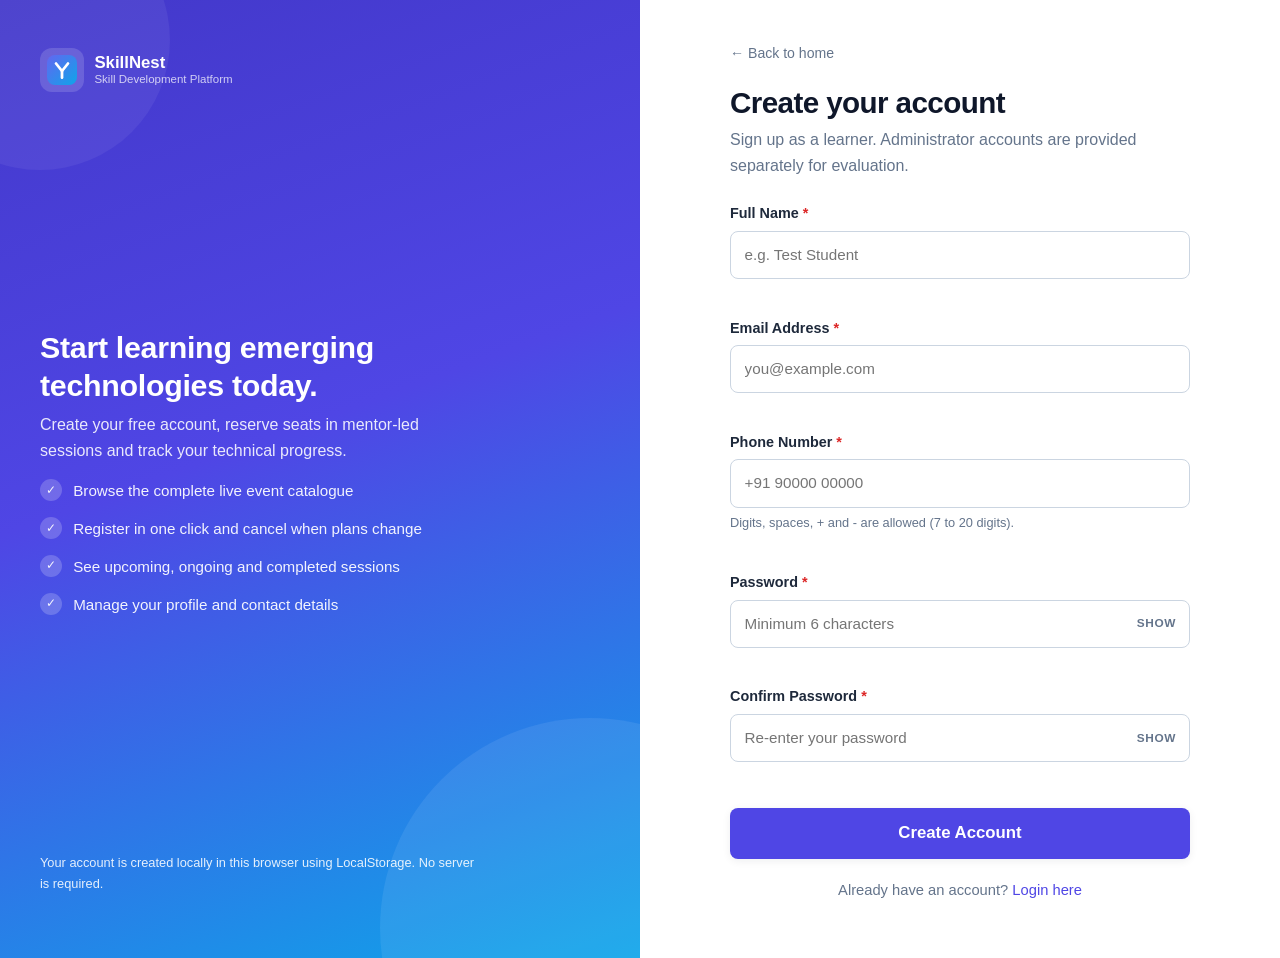
==== signup.html @ 6d00dee3 "all files ready" ====
<!DOCTYPE html>
<html lang="en">
<head>
  <meta charset="UTF-8" />
  <meta name="viewport" content="width=device-width, initial-scale=1.0" />
  <meta name="description" content="Create a free SkillNest learner account and start registering for technical training sessions." />
  <title>Sign Up | SkillNest</title>
  <link rel="icon" type="image/svg+xml" href="assets/images/favicon.svg" />
  <link rel="stylesheet" href="css/style.css" />
  <link rel="stylesheet" href="css/auth.css" />
  <link rel="stylesheet" href="css/responsive.css" />
</head>
<body class="auth-body">
  <a class="skip-link" href="#signupForm">Skip to signup form</a>

  <div class="auth-layout">
    <!-- ===================== Brand panel ===================== -->
    <aside class="auth-aside">
      <a class="auth-brand" href="index.html">
        <img src="assets/images/logo.svg" alt="" width="44" height="44" />
        <span class="brand-text"><strong>SkillNest</strong><small>Skill Development Platform</small></span>
      </a>

      <div>
        <h2>Start learning emerging technologies today.</h2>
        <p>Create your free account, reserve seats in mentor-led sessions and track your technical progress.</p>
        <ul class="auth-points">
          <li><span class="tick" aria-hidden="true">&#10003;</span> Browse the complete live event catalogue</li>
          <li><span class="tick" aria-hidden="true">&#10003;</span> Register in one click and cancel when plans change</li>
          <li><span class="tick" aria-hidden="true">&#10003;</span> See upcoming, ongoing and completed sessions</li>
          <li><span class="tick" aria-hidden="true">&#10003;</span> Manage your profile and contact details</li>
        </ul>
      </div>

      <p class="auth-aside-footer">Your account is created locally in this browser using LocalStorage. No server is required.</p>
    </aside>

    <!-- ===================== Form panel ===================== -->
    <main class="auth-main">
      <div class="auth-card">
        <a class="auth-back" href="index.html">&larr; Back to home</a>

        <header class="auth-card-head">
          <h1>Create your account</h1>
          <p>Sign up as a learner. Administrator accounts are provided separately for evaluation.</p>
        </header>

        <form id="signupForm" class="auth-form" novalidate>
          <div class="form-alert" role="alert" hidden></div>

          <div class="form-field">
            <label for="fullName">Full Name <span class="required" aria-hidden="true">*</span></label>
            <input type="text" id="fullName" name="name" placeholder="e.g. Test Student" autocomplete="name" required aria-describedby="nameError" />
            <span class="field-error" id="nameError" aria-live="polite"></span>
          </div>

          <div class="form-field">
            <label for="email">Email Address <span class="required" aria-hidden="true">*</span></label>
            <input type="email" id="email" name="email" placeholder="you@example.com" autocomplete="email" required aria-describedby="emailError" />
            <span class="field-error" id="emailError" aria-live="polite"></span>
          </div>

          <div class="form-field">
            <label for="phone">Phone Number <span class="required" aria-hidden="true">*</span></label>
            <input type="tel" id="phone" name="phone" placeholder="+91 90000 00000" autocomplete="tel" required aria-describedby="phoneError phoneHint" />
            <span class="hint" id="phoneHint">Digits, spaces, + and - are allowed (7 to 20 digits).</span>
            <span class="field-error" id="phoneError" aria-live="polite"></span>
          </div>

          <div class="form-field">
            <label for="password">Password <span class="required" aria-hidden="true">*</span></label>
            <div class="password-field">
              <input type="password" id="password" name="password" placeholder="Minimum 6 characters" autocomplete="new-password" required aria-describedby="passwordError" />
              <button type="button" class="password-toggle" data-toggle-password="password" aria-label="Show password">Show</button>
            </div>
            <span class="field-error" id="passwordError" aria-live="polite"></span>
          </div>

          <div class="form-field">
            <label for="confirmPassword">Confirm Password <span class="required" aria-hidden="true">*</span></label>
            <div class="password-field">
              <input type="password" id="confirmPassword" name="confirmPassword" placeholder="Re-enter your password" autocomplete="new-password" required aria-describedby="confirmPasswordError" />
              <button type="button" class="password-toggle" data-toggle-password="confirmPassword" aria-label="Show password">Show</button>
            </div>
            <span class="field-error" id="confirmPasswordError" aria-live="polite"></span>
          </div>

          <button type="submit" class="btn btn-primary btn-block btn-lg">Create Account</button>
        </form>

        <p class="auth-alt">Already have an account? <a href="login.html">Login here</a></p>
      </div>
    </main>
  </div>

  <script src="js/storage.js"></script>
  <script src="js/ui.js"></script>
  <script src="js/auth.js"></script>
  <script src="js/navigation.js"></script>
  <script>
    document.addEventListener('DOMContentLoaded', function () {
      var store = window.YGE;
      var ui = store.ui;
      var navigation = store.navigation;

      /* An already signed-in user has no reason to be on the signup page. */
      if (navigation.guard('guest') === null) return;

      var form = document.getElementById('signupForm');

      /* Show / hide password */
      Array.prototype.forEach.call(document.querySelectorAll('[data-toggle-password]'), function (button) {
        button.addEventListener('click', function () {
          var input = document.getElementById(button.getAttribute('data-toggle-password'));
          var isHidden = input.type === 'password';
          input.type = isHidden ? 'text' : 'password';
          button.textContent = isHidden ? 'Hide' : 'Show';
          button.setAttribute('aria-label', isHidden ? 'Hide password' : 'Show password');
        });
      });

      /* Clear a field error as soon as the user edits the field. */
      Array.prototype.forEach.call(form.querySelectorAll('input'), function (input) {
        input.addEventListener('input', function () {
          ui.setFieldError(input, '');
        });
      });

      form.addEventListener('submit', function (event) {
        event.preventDefault();
        ui.clearFormErrors(form);

        var data = ui.getFormData(form);
        var result = store.auth.signup(data);

        if (result.success) {
          ui.showFormAlert(form, result.message, 'success');
          ui.toastSuccess(result.message + ' Redirecting to login...');
          window.setTimeout(function () {
            window.location.href = 'login.html?success=' + encodeURIComponent('Account created successfully. Please login.');
          }, 1200);
        } else {
          ui.toastError(result.message);
          ui.showFormAlert(form, result.message, 'error');
          ui.applyFieldErrors(form, result.errors);
        }
      });
    });
  </script>
</body>
</html>
---- css/style.css ----
/* =============================================================
   SkillNest - css/style.css
   Design tokens, base styles, shared components and landing page.
   Plain CSS3 with Grid + Flexbox only.
   ============================================================= */

/* ---------------- Tokens ---------------- */
:root {
  --primary: #4f46e5;
  --primary-dark: #4338ca;
  --primary-soft: #eef2ff;
  --accent: #0ea5e9;
  --accent-soft: #e0f2fe;
  --success: #16a34a;
  --success-soft: #dcfce7;
  --warning: #d97706;
  --warning-soft: #fef3c7;
  --danger: #dc2626;
  --danger-soft: #fee2e2;
  --info: #0891b2;
  --info-soft: #cffafe;

  --ink: #0f172a;
  --ink-2: #1e293b;
  --muted: #64748b;
  --muted-2: #94a3b8;
  --line: #e2e8f0;
  --line-2: #cbd5e1;
  --bg: #f1f5f9;
  --surface: #ffffff;
  --surface-2: #f8fafc;

  --radius-sm: 8px;
  --radius: 14px;
  --radius-lg: 20px;
  --radius-full: 999px;

  --shadow-xs: 0 1px 2px rgba(15, 23, 42, .06);
  --shadow-sm: 0 2px 8px rgba(15, 23, 42, .07);
  --shadow: 0 10px 30px rgba(15, 23, 42, .09);
  --shadow-lg: 0 20px 45px rgba(15, 23, 42, .14);

  --font: "Segoe UI", Roboto, "Helvetica Neue", Arial, system-ui, -apple-system, sans-serif;
  --font-mono: "SFMono-Regular", Consolas, "Liberation Mono", Menlo, monospace;

  --container: 1200px;
  --sidebar-w: 270px;
  --topbar-h: 68px;
  --transition: 200ms ease;
}

/* ---------------- Reset ---------------- */
*,
*::before,
*::after { box-sizing: border-box; }

html { scroll-behavior: smooth; }

body {
  margin: 0;
  font-family: var(--font);
  font-size: 16px;
  line-height: 1.6;
  color: var(--ink);
  background: var(--bg);
  -webkit-font-smoothing: antialiased;
}

body.modal-open { overflow: hidden; }

h1, h2, h3, h4, h5, h6 { margin: 0 0 .5rem; line-height: 1.25; font-weight: 700; color: var(--ink); }
h1 { font-size: clamp(2rem, 4.4vw, 3.25rem); letter-spacing: -.02em; }
h2 { font-size: clamp(1.5rem, 2.6vw, 2.15rem); letter-spacing: -.01em; }
h3 { font-size: 1.15rem; }
p { margin: 0 0 1rem; }
img { max-width: 100%; height: auto; display: block; }
a { color: var(--primary); text-decoration: none; transition: color var(--transition); }
a:hover { color: var(--primary-dark); }
ul { margin: 0; padding: 0; list-style: none; }

:focus-visible {
  outline: 3px solid var(--accent);
  outline-offset: 2px;
  border-radius: 4px;
}

.sr-only {
  position: absolute; width: 1px; height: 1px; padding: 0; margin: -1px;
  overflow: hidden; clip: rect(0 0 0 0); white-space: nowrap; border: 0;
}

.skip-link {
  position: absolute; left: -9999px; top: 0; z-index: 200;
  background: var(--primary); color: #fff; padding: .6rem 1rem; border-radius: 0 0 var(--radius-sm) 0;
}
.skip-link:focus { left: 0; color: #fff; }

.muted-text { color: var(--muted); font-size: .875rem; margin: 0; }
/* Hint shown only once tables reflow into cards on small screens. */
.table-hint { display: none; }
.text-center { text-align: center; }
.mono { font-family: var(--font-mono); }

/* ---------------- Layout helpers ---------------- */
.container {
  width: 100%;
  max-width: var(--container);
  margin-inline: auto;
  padding-inline: 1.25rem;
}

.section { padding: 4.5rem 0; }
.section-alt { background: var(--surface); }

.section-head { text-align: center; max-width: 720px; margin: 0 auto 2.5rem; }
.section-head p { color: var(--muted); font-size: 1.05rem; }

.eyebrow {
  display: inline-block;
  font-size: .78rem;
  font-weight: 700;
  letter-spacing: .12em;
  text-transform: uppercase;
  color: var(--primary);
  background: var(--primary-soft);
  padding: .35rem .85rem;
  border-radius: var(--radius-full);
  margin-bottom: .9rem;
}

.grid { display: grid; gap: 1.5rem; }
.grid-2 { grid-template-columns: repeat(2, 1fr); }
.grid-3 { grid-template-columns: repeat(3, 1fr); }
.grid-4 { grid-template-columns: repeat(4, 1fr); }
.flex { display: flex; }
.flex-wrap { flex-wrap: wrap; }
.items-center { align-items: center; }
.justify-between { justify-content: space-between; }
.gap-sm { gap: .5rem; }
.gap { gap: 1rem; }
.gap-lg { gap: 1.75rem; }

/* ---------------- Buttons ---------------- */
.btn {
  display: inline-flex;
  align-items: center;
  justify-content: center;
  gap: .5rem;
  padding: .7rem 1.35rem;
  border: 1px solid transparent;
  border-radius: var(--radius-sm);
  font: inherit;
  font-weight: 600;
  font-size: .95rem;
  line-height: 1.2;
  cursor: pointer;
  text-align: center;
  transition: background var(--transition), color var(--transition), border-color var(--transition), transform var(--transition), box-shadow var(--transition);
  white-space: nowrap;
}
.btn:hover { transform: translateY(-1px); }
.btn:active { transform: translateY(0); }
.btn:disabled,
.btn[disabled] { cursor: not-allowed; opacity: .65; transform: none; box-shadow: none; }

.btn-primary { background: var(--primary); color: #fff; box-shadow: var(--shadow-sm); }
.btn-primary:hover { background: var(--primary-dark); color: #fff; }
.btn-accent { background: var(--accent); color: #fff; box-shadow: var(--shadow-sm); }
.btn-accent:hover { background: #0284c7; color: #fff; }
.btn-success { background: var(--success); color: #fff; }
.btn-success:hover { background: #15803d; color: #fff; }
.btn-danger { background: var(--danger); color: #fff; }
.btn-danger:hover { background: #b91c1c; color: #fff; }
.btn-danger-outline { background: transparent; color: var(--danger); border-color: #fca5a5; }
.btn-danger-outline:hover { background: var(--danger-soft); color: #991b1b; }
.btn-outline { background: var(--surface); color: var(--primary); border-color: var(--line-2); }
.btn-outline:hover { border-color: var(--primary); color: var(--primary-dark); }
.btn-ghost { background: transparent; color: var(--ink-2); border-color: var(--line); }
.btn-ghost:hover { background: var(--surface-2); color: var(--ink); }
.btn-disabled { background: var(--surface-2); color: var(--muted-2); border-color: var(--line); cursor: not-allowed; }
.btn-block { width: 100%; }
.btn-sm { padding: .5rem 1rem; font-size: .875rem; }
.btn-xs { padding: .3rem .6rem; font-size: .78rem; border-radius: 6px; }
.btn-lg { padding: .9rem 1.9rem; font-size: 1.05rem; }

/* ---------------- Badges ---------------- */
.badge {
  display: inline-flex;
  align-items: center;
  gap: .35rem;
  padding: .25rem .7rem;
  border-radius: var(--radius-full);
  font-size: .74rem;
  font-weight: 700;
  letter-spacing: .04em;
  text-transform: uppercase;
  line-height: 1.6;
}
.badge-upcoming { background: var(--primary-soft); color: var(--primary-dark); }
.badge-ongoing { background: var(--warning-soft); color: #92400e; }
.badge-completed { background: var(--success-soft); color: #166534; }
.badge-cancelled { background: var(--danger-soft); color: #991b1b; }
.badge-confirmed { background: var(--success-soft); color: #166534; }
.badge-removed { background: #e2e8f0; color: #475569; }
.badge-neutral { background: #e2e8f0; color: #475569; }
.badge-category { background: var(--accent-soft); color: #075985; }
.badge-role-admin { background: #ede9fe; color: #5b21b6; }
.badge-role-user { background: var(--info-soft); color: #155e75; }

.seats { font-size: .8rem; font-weight: 600; color: var(--muted); }
.seats-full { color: var(--danger); }

/* ---------------- Cards / panels ---------------- */
.card {
  background: var(--surface);
  border: 1px solid var(--line);
  border-radius: var(--radius);
  box-shadow: var(--shadow-sm);
  padding: 1.5rem;
}
.panel {
  background: var(--surface);
  border: 1px solid var(--line);
  border-radius: var(--radius);
  box-shadow: var(--shadow-xs);
  padding: 1.5rem;
}
.panel-title { font-size: 1.05rem; margin-bottom: 1rem; padding-bottom: .75rem; border-bottom: 1px solid var(--line); }
.stack { display: flex; flex-direction: column; gap: 1rem; }

.avatar {
  display: inline-flex; align-items: center; justify-content: center;
  width: 40px; height: 40px; border-radius: 50%;
  background: var(--primary); color: #fff; font-weight: 700; font-size: .9rem; flex: none;
}
.avatar-sm { width: 34px; height: 34px; font-size: .8rem; }
.avatar-xs { width: 26px; height: 26px; font-size: .7rem; }
.avatar-lg { width: 72px; height: 72px; font-size: 1.5rem; }

/* ---------------- Forms ---------------- */
.form-field { display: flex; flex-direction: column; gap: .35rem; margin-bottom: 1rem; }
.form-field label { font-weight: 600; font-size: .9rem; color: var(--ink-2); }
.form-field .hint { font-size: .8rem; color: var(--muted); }
.required { color: var(--danger); }

input[type="text"], input[type="email"], input[type="password"], input[type="tel"],
input[type="date"], input[type="time"], input[type="number"], input[type="search"], select, textarea {
  width: 100%;
  padding: .68rem .85rem;
  font: inherit;
  font-size: .95rem;
  color: var(--ink);
  background: var(--surface);
  border: 1px solid var(--line-2);
  border-radius: var(--radius-sm);
  transition: border-color var(--transition), box-shadow var(--transition);
}
input:focus, select:focus, textarea:focus {
  outline: none;
  border-color: var(--primary);
  box-shadow: 0 0 0 3px rgba(79, 70, 229, .15);
}
input.input-error, select.input-error, textarea.input-error { border-color: var(--danger); }
textarea { resize: vertical; min-height: 110px; }
select { appearance: none; background-image: linear-gradient(45deg, transparent 50%, var(--muted) 50%), linear-gradient(135deg, var(--muted) 50%, transparent 50%); background-position: calc(100% - 18px) 55%, calc(100% - 13px) 55%; background-size: 5px 5px; background-repeat: no-repeat; padding-right: 2.2rem; }

.field-error { color: var(--danger); font-size: .8rem; min-height: 1rem; }

.form-alert { padding: .75rem 1rem; border-radius: var(--radius-sm); font-size: .9rem; margin-bottom: 1rem; }
.form-alert-error { background: var(--danger-soft); color: #991b1b; border: 1px solid #fca5a5; }
.form-alert-success { background: var(--success-soft); color: #166534; border: 1px solid #86efac; }
.form-alert-info { background: var(--accent-soft); color: #075985; border: 1px solid #7dd3fc; }
.form-alert-warning { background: var(--warning-soft); color: #92400e; border: 1px solid #fcd34d; }

.form-grid { display: grid; grid-template-columns: repeat(2, 1fr); gap: 0 1.25rem; }
.form-grid-3 { grid-template-columns: repeat(3, 1fr); }
.form-span-2 { grid-column: span 2; }

.toolbar { display: flex; flex-wrap: wrap; gap: .75rem; align-items: center; margin-bottom: 1.25rem; }
.toolbar .search-field { flex: 1 1 240px; min-width: 200px; }
.toolbar select { width: auto; min-width: 150px; }

/* ---------------- Tables ---------------- */
.table-wrap { width: 100%; overflow-x: auto; border-radius: var(--radius); }
.data-table { width: 100%; border-collapse: collapse; font-size: .92rem; }
.data-table th, .data-table td { padding: .85rem 1rem; text-align: left; border-bottom: 1px solid var(--line); vertical-align: middle; }
.data-table thead th { background: var(--surface-2); font-size: .76rem; text-transform: uppercase; letter-spacing: .06em; color: var(--muted); white-space: nowrap; }
.data-table tbody tr:hover { background: var(--surface-2); }
.data-table tbody tr:last-child td { border-bottom: none; }
.cell-sub { display: block; font-size: .78rem; color: var(--muted); margin-top: .15rem; }
.table-actions { display: flex; gap: .4rem; flex-wrap: wrap; }
.table-empty { text-align: center; color: var(--muted); padding: 2rem 1rem !important; }
.cell-user { display: inline-flex; align-items: center; gap: .5rem; }

/* ---------------- Empty state ---------------- */
.empty-state { text-align: center; padding: 2.5rem 1.25rem; color: var(--muted); }
.empty-icon { width: 56px; height: 56px; margin: 0 auto 1rem; border-radius: 50%; background: var(--primary-soft); display: flex; align-items: center; justify-content: center; }
.empty-icon svg { width: 28px; height: 28px; fill: var(--primary); }
.empty-state h3 { color: var(--ink); margin-bottom: .35rem; }
.empty-actions { margin-top: 1.1rem; display: flex; justify-content: center; gap: .6rem; flex-wrap: wrap; }

/* ---------------- Toasts ---------------- */
.toast-host { position: fixed; top: 1rem; right: 1rem; z-index: 120; display: flex; flex-direction: column; gap: .6rem; width: min(360px, calc(100vw - 2rem)); }
.toast {
  display: flex; align-items: flex-start; gap: .7rem;
  background: var(--surface); border: 1px solid var(--line); border-left-width: 4px;
  border-radius: var(--radius-sm); box-shadow: var(--shadow); padding: .85rem 1rem;
  opacity: 0; transform: translateX(24px); transition: opacity 240ms ease, transform 240ms ease;
}
.toast-show { opacity: 1; transform: translateX(0); }
.toast-hide { opacity: 0; transform: translateX(24px); }
.toast-icon { width: 20px; height: 20px; flex: none; margin-top: 2px; }
.toast-icon svg { width: 100%; height: 100%; fill: currentColor; }
.toast-message { margin: 0; font-size: .92rem; flex: 1; }
.toast-close { background: none; border: 0; font-size: 1.3rem; line-height: 1; color: var(--muted-2); cursor: pointer; padding: 0 2px; }
.toast-close:hover { color: var(--ink); }
.toast-success { border-left-color: var(--success); color: #166534; }
.toast-error { border-left-color: var(--danger); color: #991b1b; }
.toast-warning { border-left-color: var(--warning); color: #92400e; }
.toast-info { border-left-color: var(--info); color: #155e75; }

/* ---------------- Modal ---------------- */
.modal-root { position: fixed; inset: 0; z-index: 130; display: flex; align-items: center; justify-content: center; padding: 1.25rem; }
.modal-root[hidden] { display: none; }
.modal-backdrop { position: absolute; inset: 0; background: rgba(15, 23, 42, .55); backdrop-filter: blur(2px); }
.modal {
  position: relative; background: var(--surface); border-radius: var(--radius-lg); box-shadow: var(--shadow-lg);
  width: min(520px, 100%); max-height: 90vh; display: flex; flex-direction: column; animation: modal-in 220ms ease;
}
.modal-lg { width: min(760px, 100%); }
@keyframes modal-in { from { opacity: 0; transform: translateY(16px) scale(.98); } to { opacity: 1; transform: none; } }
.modal-header { display: flex; align-items: center; justify-content: space-between; gap: 1rem; padding: 1.25rem 1.5rem; border-bottom: 1px solid var(--line); }
.modal-header h3 { margin: 0; font-size: 1.15rem; }
.modal-close { background: none; border: 0; font-size: 1.5rem; line-height: 1; color: var(--muted); cursor: pointer; }
.modal-close:hover { color: var(--ink); }
.modal-body { padding: 1.5rem; overflow-y: auto; }
.modal-body p { color: var(--ink-2); }
.modal-footer { display: flex; justify-content: flex-end; gap: .6rem; padding: 1rem 1.5rem; border-top: 1px solid var(--line); flex-wrap: wrap; }
.modal-detail { background: var(--surface-2); border-radius: var(--radius-sm); padding: .75rem 1rem; font-size: .88rem; color: var(--muted); }
.modal-subhead { margin: 1.25rem 0 .5rem; font-size: .95rem; }

.detail-head h3 { font-size: 1.35rem; margin: .5rem 0 .25rem; }
.detail-trainer { color: var(--muted); margin: 0; }
.detail-description { margin: 1rem 0; }
.detail-grid { display: grid; grid-template-columns: repeat(2, 1fr); gap: .85rem 1.5rem; margin: 0; }
.detail-grid dt { font-size: .75rem; text-transform: uppercase; letter-spacing: .05em; color: var(--muted); }
.detail-grid dd { margin: .15rem 0 0; font-weight: 600; word-break: break-word; }
.mini-list li { display: grid; grid-template-columns: 90px 1fr 110px 120px; gap: .75rem; align-items: center; padding: .55rem 0; border-bottom: 1px solid var(--line); font-size: .88rem; }
.mini-list li:last-child { border-bottom: none; }

/* =============================================================
   Public navbar
   ============================================================= */
.public-nav { position: sticky; top: 0; z-index: 60; background: rgba(255, 255, 255, .92); backdrop-filter: blur(10px); border-bottom: 1px solid var(--line); }
.public-nav-inner { display: flex; align-items: center; justify-content: space-between; gap: 1rem; height: 70px; }
.brand { display: inline-flex; align-items: center; gap: .6rem; color: var(--ink); }
.brand:hover { color: var(--primary); }
.brand-text { display: flex; flex-direction: column; line-height: 1.2; }
.brand-text strong { font-size: 1.05rem; }
.brand-text small { font-size: .72rem; color: var(--muted); }

.nav-links { display: flex; align-items: center; gap: 1.25rem; }
.nav-links > a:not(.btn) { color: var(--ink-2); font-weight: 500; font-size: .95rem; }
.nav-links > a:not(.btn):hover { color: var(--primary); }
.nav-toggle { display: none; flex-direction: column; gap: 5px; background: none; border: 0; cursor: pointer; padding: 8px; }
.nav-toggle span { display: block; width: 24px; height: 2px; background: var(--ink); border-radius: 2px; transition: transform var(--transition), opacity var(--transition); }

/* ---------------- Hero ---------------- */
.hero { background: linear-gradient(135deg, #eef2ff 0%, #f8fafc 45%, #e0f2fe 100%); padding: 4rem 0 4.5rem; }
.hero-inner { display: grid; grid-template-columns: 1.05fr .95fr; gap: 3rem; align-items: center; }
.hero h1 { margin-bottom: 1rem; }
.hero-lead { font-size: 1.1rem; color: var(--muted); max-width: 540px; }
.hero-cta { display: flex; flex-wrap: wrap; gap: .8rem; margin: 1.75rem 0 1.25rem; }
.hero-notes { display: flex; flex-wrap: wrap; gap: 1.25rem; font-size: .88rem; color: var(--muted); }
.hero-notes li { display: flex; align-items: center; gap: .4rem; }
.hero-image img { border-radius: var(--radius-lg); box-shadow: var(--shadow-lg); }

.stat-strip { display: grid; grid-template-columns: repeat(4, 1fr); gap: 1rem; margin-top: 3rem; }
.stat-strip div { background: var(--surface); border: 1px solid var(--line); border-radius: var(--radius); padding: 1.1rem 1.25rem; text-align: center; box-shadow: var(--shadow-xs); }
.stat-strip strong { display: block; font-size: 1.7rem; color: var(--primary); }
.stat-strip span { font-size: .85rem; color: var(--muted); }

/* ---------------- Feature / category cards ---------------- */
.feature-card { background: var(--surface); border: 1px solid var(--line); border-radius: var(--radius); padding: 1.5rem; box-shadow: var(--shadow-xs); transition: transform var(--transition), box-shadow var(--transition); }
.feature-card:hover { transform: translateY(-4px); box-shadow: var(--shadow); }
.feature-icon { width: 46px; height: 46px; border-radius: 12px; background: var(--primary-soft); display: flex; align-items: center; justify-content: center; margin-bottom: 1rem; }
.feature-icon svg { width: 24px; height: 24px; fill: var(--primary); }
.feature-card p { color: var(--muted); margin: 0; font-size: .93rem; }

.category-card { background: var(--surface); border: 1px solid var(--line); border-left: 4px solid var(--primary); border-radius: var(--radius); padding: 1.25rem; box-shadow: var(--shadow-xs); }
.category-card h3 { font-size: 1.02rem; margin-bottom: .35rem; }
.category-card p { color: var(--muted); font-size: .9rem; margin-bottom: .6rem; }
.category-count { font-size: .8rem; font-weight: 700; color: var(--primary); }

/* ---------------- Audience / steps ---------------- */
.audience-card { background: var(--surface); border: 1px solid var(--line); border-radius: var(--radius); padding: 1.4rem; text-align: center; box-shadow: var(--shadow-xs); }
.audience-card h3 { font-size: 1rem; margin-bottom: .35rem; }
.audience-card p { color: var(--muted); font-size: .9rem; margin: 0; }
.audience-icon { font-size: 1.9rem; }

.step { position: relative; background: var(--surface); border: 1px solid var(--line); border-radius: var(--radius); padding: 1.5rem; box-shadow: var(--shadow-xs); }
.step-num { width: 38px; height: 38px; border-radius: 50%; background: var(--primary); color: #fff; display: flex; align-items: center; justify-content: center; font-weight: 700; margin-bottom: .85rem; }
.step p { color: var(--muted); font-size: .92rem; margin: 0; }

/* ---------------- Landing events ---------------- */
.landing-event { display: grid; grid-template-columns: 84px 1fr 190px; gap: 1.25rem; align-items: center; background: var(--surface); border: 1px solid var(--line); border-radius: var(--radius); padding: 1.25rem; box-shadow: var(--shadow-xs); }
.landing-event-date { background: var(--primary); color: #fff; border-radius: var(--radius-sm); text-align: center; padding: .65rem 0; line-height: 1.1; }
.landing-event-date strong { display: block; font-size: 1.6rem; }
.landing-event-date span { font-size: .78rem; font-weight: 700; letter-spacing: .08em; }
.landing-event-body h3 { margin: .4rem 0 .3rem; font-size: 1.08rem; }
.landing-event-body p { color: var(--muted); font-size: .9rem; margin: 0 0 .5rem; }
.landing-event-meta { display: flex; flex-wrap: wrap; gap: .4rem 1rem; font-size: .82rem; color: var(--muted-2); }
.landing-event-action { display: flex; flex-direction: column; gap: .5rem; align-items: stretch; text-align: center; }
.landing-event-action .badge, .landing-event-action .seats { align-self: center; }

/* ---------------- CTA band ---------------- */
.cta-band { background: linear-gradient(135deg, var(--primary-dark), var(--primary) 55%, var(--accent)); color: #fff; border-radius: var(--radius-lg); padding: 2.5rem 2rem; text-align: center; }
.cta-band h2 { color: #fff; }
.cta-band p { color: rgba(255, 255, 255, .9); max-width: 620px; margin-inline: auto; }
.cta-band .btn-ghost { background: rgba(255, 255, 255, .12); color: #fff; border-color: rgba(255, 255, 255, .5); }
.cta-band .btn-ghost:hover { background: rgba(255, 255, 255, .22); color: #fff; }

/* ---------------- Footer ---------------- */
.site-footer { background: var(--ink); color: #cbd5e1; padding: 3rem 0 1.5rem; margin-top: 3rem; }
.footer-grid { display: grid; grid-template-columns: 1.4fr 1fr 1fr 1fr; gap: 2rem; }
.site-footer h4 { color: #fff; font-size: .95rem; margin-bottom: .85rem; }
.site-footer p, .site-footer a { color: #94a3b8; font-size: .9rem; }
.site-footer a:hover { color: #fff; }
.site-footer ul { display: flex; flex-direction: column; gap: .5rem; }
.footer-brand { display: flex; align-items: center; gap: .6rem; margin-bottom: .85rem; }
.footer-brand .brand-text small { color: #64748b; }
.footer-bottom { border-top: 1px solid #1e293b; margin-top: 2rem; padding-top: 1.25rem; text-align: center; font-size: .85rem; color: #64748b; }
---- css/auth.css ----
/* =============================================================
   SkillNest - css/auth.css
   Signup and login screens.
   ============================================================= */

.auth-body { background: linear-gradient(140deg, #eef2ff 0%, #f8fafc 50%, #e0f2fe 100%); min-height: 100vh; }

.auth-layout {
  min-height: 100vh;
  display: grid;
  grid-template-columns: 1fr 1fr;
}

.auth-aside {
  position: relative;
  background: linear-gradient(160deg, var(--primary-dark) 0%, var(--primary) 45%, var(--accent) 100%);
  color: #fff;
  padding: 3rem 2.5rem;
  display: flex;
  flex-direction: column;
  justify-content: space-between;
  gap: 2rem;
  overflow: hidden;
}
.auth-aside::after {
  content: "";
  position: absolute;
  width: 420px; height: 420px;
  right: -160px; bottom: -180px;
  background: rgba(255, 255, 255, .08);
  border-radius: 50%;
}
.auth-aside::before {
  content: "";
  position: absolute;
  width: 260px; height: 260px;
  left: -90px; top: -90px;
  background: rgba(255, 255, 255, .06);
  border-radius: 50%;
}
.auth-aside > * { position: relative; z-index: 1; }
.auth-aside h2 { color: #fff; font-size: 1.9rem; max-width: 420px; }
.auth-aside p { color: rgba(255, 255, 255, .88); max-width: 440px; }
.auth-brand { display: inline-flex; align-items: center; gap: .65rem; color: #fff; }
.auth-brand img { background: rgba(255, 255, 255, .15); padding: 6px; border-radius: 12px; }
.auth-brand .brand-text small { color: rgba(255, 255, 255, .75); }
.auth-points { display: flex; flex-direction: column; gap: .85rem; }
.auth-points li { display: flex; gap: .7rem; align-items: flex-start; font-size: .95rem; color: rgba(255, 255, 255, .93); }
.auth-points .tick { flex: none; width: 22px; height: 22px; border-radius: 50%; background: rgba(255, 255, 255, .2); display: flex; align-items: center; justify-content: center; font-size: .75rem; font-weight: 700; }
.auth-aside-footer { font-size: .8rem; color: rgba(255, 255, 255, .7); }

.auth-main {
  display: flex;
  align-items: center;
  justify-content: center;
  padding: 2.5rem 1.5rem;
  background: var(--surface);
}
.auth-card { width: min(460px, 100%); }
.auth-card-head { margin-bottom: 1.5rem; }
.auth-card-head h1 { font-size: 1.85rem; margin-bottom: .35rem; }
.auth-card-head p { color: var(--muted); margin: 0; }

.auth-form .btn-block { margin-top: .5rem; }
.auth-alt { text-align: center; margin-top: 1.25rem; color: var(--muted); font-size: .92rem; }
.auth-back { display: inline-flex; align-items: center; gap: .35rem; font-size: .88rem; color: var(--muted); margin-bottom: 1.25rem; }
.auth-back:hover { color: var(--primary); }

.password-field { position: relative; }
.password-field input { padding-right: 3.25rem; }
.password-toggle {
  position: absolute; right: 6px; top: 50%; transform: translateY(-50%);
  background: none; border: 0; cursor: pointer; color: var(--muted);
  font-size: .74rem; font-weight: 700; letter-spacing: .05em; text-transform: uppercase;
  padding: .35rem .5rem; border-radius: 6px;
}
.password-toggle:hover { color: var(--primary); background: var(--primary-soft); }

.demo-credentials {
  margin-top: 1.5rem;
  border: 1px dashed var(--line-2);
  border-radius: var(--radius-sm);
  background: var(--surface-2);
  padding: 1rem 1.1rem;
}
.demo-credentials h2 { font-size: .85rem; text-transform: uppercase; letter-spacing: .06em; color: var(--muted); margin-bottom: .6rem; }
.demo-list { display: grid; gap: .5rem; }
.demo-item { display: flex; flex-wrap: wrap; align-items: center; gap: .35rem .75rem; font-size: .86rem; }
.demo-item .demo-label { font-weight: 700; color: var(--ink-2); }
.demo-item code { font-family: var(--font-mono); font-size: .84rem; background: var(--surface); border: 1px solid var(--line); border-radius: 6px; padding: .12rem .45rem; }
.demo-fill {
  background: none; border: 0; color: var(--primary); font: inherit; font-size: .82rem;
  font-weight: 700; cursor: pointer; text-decoration: underline; padding: 0;
}
.demo-fill:hover { color: var(--primary-dark); }
.demo-note { margin: .7rem 0 0; font-size: .8rem; color: var(--muted); }
---- css/responsive.css ----
/* =============================================================
   SkillNest - css/responsive.css
   Breakpoints: large desktop, desktop, tablet, mobile.
   ============================================================= */

/* ---------------- Large desktop (>=1440px) ---------------- */
@media (min-width: 1440px) {
  :root { --container: 1320px; --sidebar-w: 290px; }
  .page { padding: 2.25rem 2rem 3.5rem; }
  .stats-grid { gap: 1.25rem; }
  .event-grid { grid-template-columns: repeat(auto-fill, minmax(340px, 1fr)); }
}

/* ---------------- Small desktop (1024px - 1199px) ---------------- */
@media (max-width: 1199px) {
  .grid-4 { grid-template-columns: repeat(2, 1fr); }
  .footer-grid { grid-template-columns: repeat(2, 1fr); }
  .stats-grid { grid-template-columns: repeat(2, 1fr); }
  .admin-stats, .user-stats { grid-template-columns: repeat(2, 1fr); }
  .registration-summary { grid-template-columns: repeat(2, 1fr); }
  .hero-inner { grid-template-columns: 1fr; }
  .hero-image { max-width: 620px; }
  .stat-strip { grid-template-columns: repeat(2, 1fr); }
}

/* ---------------- Tablet (<=1023px) ---------------- */
@media (max-width: 1023px) {
  :root { --topbar-h: 62px; }

  /* Sidebar becomes an off-canvas drawer */
  .app-shell { grid-template-columns: 1fr; }
  .sidebar {
    position: fixed; top: 0; left: 0; bottom: 0;
    width: min(290px, 84vw); height: 100vh;
    transform: translateX(-100%);
    transition: transform 260ms ease;
    box-shadow: var(--shadow-lg);
  }
  .sidebar.open { transform: translateX(0); }
  .sidebar-close { display: inline-flex; }
  .sidebar-toggle { display: inline-flex; }
  body.sidebar-open { overflow: hidden; }

  .page { padding: 1.35rem 1.15rem 2.5rem; }
  .topbar { padding: 0 1.15rem; }
  .topbar-date { display: none; }

  .dash-columns, .dash-columns-even, .dashboard-panels { grid-template-columns: 1fr; }

  /* Event manager: table swaps for dedicated mobile cards */
  .admin-desktop-table { display: none; }
  .admin-mobile-cards { display: block; }

  /* User + registration tables reflow into stacked cards in place */
  .table-hint { display: block; margin: 1rem 0 0; }

  .data-table thead { display: none; }
  .data-table, .data-table tbody, .data-table tr, .data-table td { display: block; width: 100%; }
  .data-table tr {
    background: var(--surface); border: 1px solid var(--line); border-radius: var(--radius-sm);
    margin-bottom: .85rem; padding: .35rem .25rem; box-shadow: var(--shadow-xs);
  }
  .data-table td { display: flex; justify-content: space-between; gap: 1rem; align-items: center; border-bottom: 1px dashed var(--line); padding: .55rem .85rem; text-align: right; }
  .data-table tr td:last-child { border-bottom: none; }
  .data-table td::before {
    content: attr(data-label);
    font-size: .7rem; text-transform: uppercase; letter-spacing: .06em; color: var(--muted);
    font-weight: 700; text-align: left; flex: none;
  }
  .cell-sub { text-align: right; }
  .table-actions { justify-content: flex-end; }
  .table-empty { display: block !important; text-align: center !important; }
  .table-empty::before { content: ""; }
  .data-table td[data-label="Event"], .data-table td[data-label="User"], .data-table td[data-label="Name"] { flex-direction: column; align-items: flex-start; text-align: left; }
  .data-table td[data-label="Event"]::before, .data-table td[data-label="User"]::before, .data-table td[data-label="Name"]::before { align-self: flex-start; }

  .landing-event { grid-template-columns: 70px 1fr; }
  .landing-event-action { grid-column: 1 / -1; flex-direction: row; flex-wrap: wrap; align-items: center; justify-content: space-between; }

  .auth-layout { grid-template-columns: 1fr; }
  .auth-aside { display: none; }
  .auth-main { min-height: 100vh; }

  .mini-list li { grid-template-columns: 1fr; gap: .15rem; }
  .detail-grid { grid-template-columns: 1fr; }
}

/* ---------------- Mobile (<=767px) ---------------- */
@media (max-width: 767px) {
  body { font-size: 15px; }
  .container { padding-inline: 1rem; }
  .section { padding: 3rem 0; }

  /* Public navbar */
  .nav-toggle { display: flex; }
  .nav-toggle.active span:nth-child(1) { transform: translateY(7px) rotate(45deg); }
  .nav-toggle.active span:nth-child(2) { opacity: 0; }
  .nav-toggle.active span:nth-child(3) { transform: translateY(-7px) rotate(-45deg); }
  .nav-links {
    position: absolute; top: 70px; left: 0; right: 0;
    background: var(--surface); border-bottom: 1px solid var(--line);
    flex-direction: column; align-items: stretch; gap: 0;
    padding: .5rem 1.25rem 1rem; box-shadow: var(--shadow);
    display: none;
  }
  .nav-links.open { display: flex; }
  .nav-links > a { padding: .7rem 0; border-bottom: 1px solid var(--line-2); }
  .nav-links > a.btn { border-bottom: 0; margin-top: .6rem; }

  .grid-2, .grid-3, .grid-4 { grid-template-columns: 1fr; }
  .stats-grid, .admin-stats, .user-stats, .registration-summary { grid-template-columns: 1fr 1fr; }
  .stat-strip { grid-template-columns: 1fr 1fr; }
  .footer-grid { grid-template-columns: 1fr; gap: 1.5rem; }

  .hero { padding: 2.5rem 0 3rem; }
  .hero-cta .btn { flex: 1 1 100%; }
  .stat-strip strong { font-size: 1.35rem; }

  .topbar-user-text { display: none; }
  .page-header { flex-direction: column; align-items: flex-start; }
  .page-header-actions { width: 100%; }
  .page-header-actions .btn { flex: 1 1 auto; }

  .toolbar { flex-direction: column; align-items: stretch; }
  .toolbar select, .toolbar .search-field { width: 100%; min-width: 0; }
  .toolbar .btn { width: 100%; }

  .form-grid, .form-grid-3 { grid-template-columns: 1fr; }
  .form-span-2 { grid-column: span 1; }

  .event-grid { grid-template-columns: 1fr; }
  .event-meta, .registration-card .event-meta { grid-template-columns: 1fr 1fr; }
  .registration-card { flex-direction: column; align-items: stretch; }
  .registration-actions { flex-direction: row; flex-wrap: wrap; }
  .registration-actions .btn { flex: 1 1 auto; width: auto; }

  .quick-actions { grid-template-columns: 1fr; }
  .profile-hero { flex-direction: column; text-align: center; }
  .profile-details { grid-template-columns: 1fr; }

  .modal-root { padding: .75rem; align-items: flex-end; }
  .modal { max-height: 92vh; }
  .modal-footer .btn { flex: 1 1 auto; }

  .toast-host { top: auto; bottom: 1rem; right: .75rem; left: .75rem; width: auto; }

  .cta-band { padding: 2rem 1.25rem; }
  .cta-band .btn { width: 100%; }
}

/* ---------------- Small mobile (<=479px) ---------------- */
@media (max-width: 479px) {
  .stats-grid, .admin-stats, .user-stats, .registration-summary, .stat-strip { grid-template-columns: 1fr; }
  .event-meta, .registration-card .event-meta { grid-template-columns: 1fr; }
  .auth-main { padding: 1.5rem 1rem; }
  .auth-card-head h1 { font-size: 1.5rem; }
  .landing-event { grid-template-columns: 1fr; }
  .landing-event-action { flex-direction: column; align-items: stretch; }
  .btn-lg { width: 100%; }
  .stat-card { flex-direction: column; gap: .6rem; }
}

/* ---------------- Motion / print preferences ---------------- */
@media (prefers-reduced-motion: reduce) {
  *, *::before, *::after {
    animation-duration: .01ms !important;
    animation-iteration-count: 1 !important;
    transition-duration: .01ms !important;
    scroll-behavior: auto !important;
  }
}

@media print {
  .sidebar, .topbar, .public-nav, .toast-host, .sidebar-overlay, .btn { display: none !important; }
  .app-shell { grid-template-columns: 1fr; }
  body { background: #fff; }
  .panel, .card { box-shadow: none; border-color: #ccc; }
}
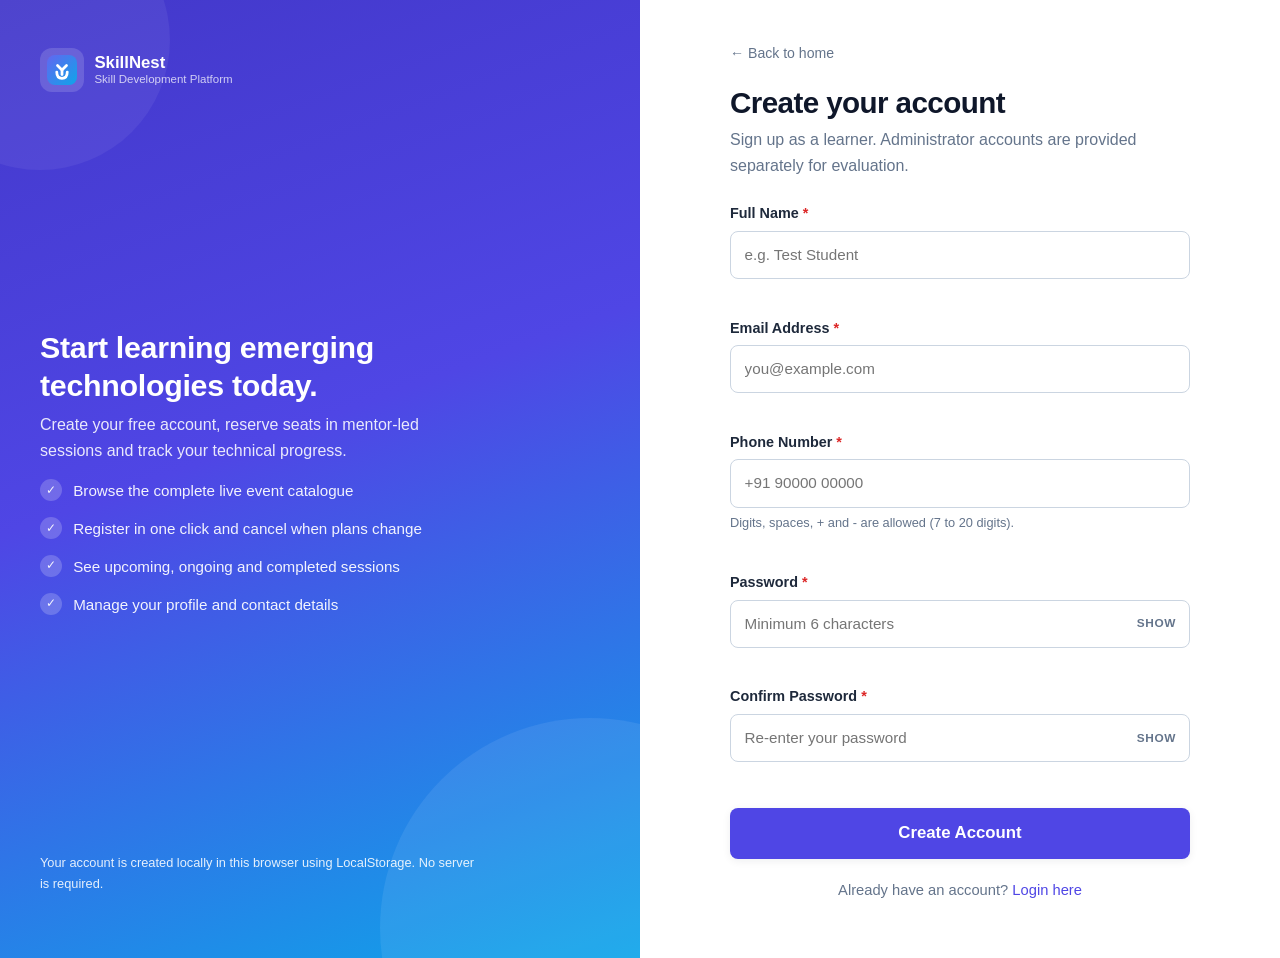
==== commit 713848bb: "all files ready" ====
--- a/signup.html
+++ b/signup.html
@@ -4,7 +4,7 @@
   <meta charset="UTF-8" />
   <meta name="viewport" content="width=device-width, initial-scale=1.0" />
   <meta name="description" content="Create a free SkillNest learner account and start registering for technical training sessions." />
-  <title>Sign Up | SkillNest</title>
+  <title>SkillNest | Signup</title>
   <link rel="icon" type="image/svg+xml" href="assets/images/favicon.svg" />
   <link rel="stylesheet" href="css/style.css" />
   <link rel="stylesheet" href="css/auth.css" />
